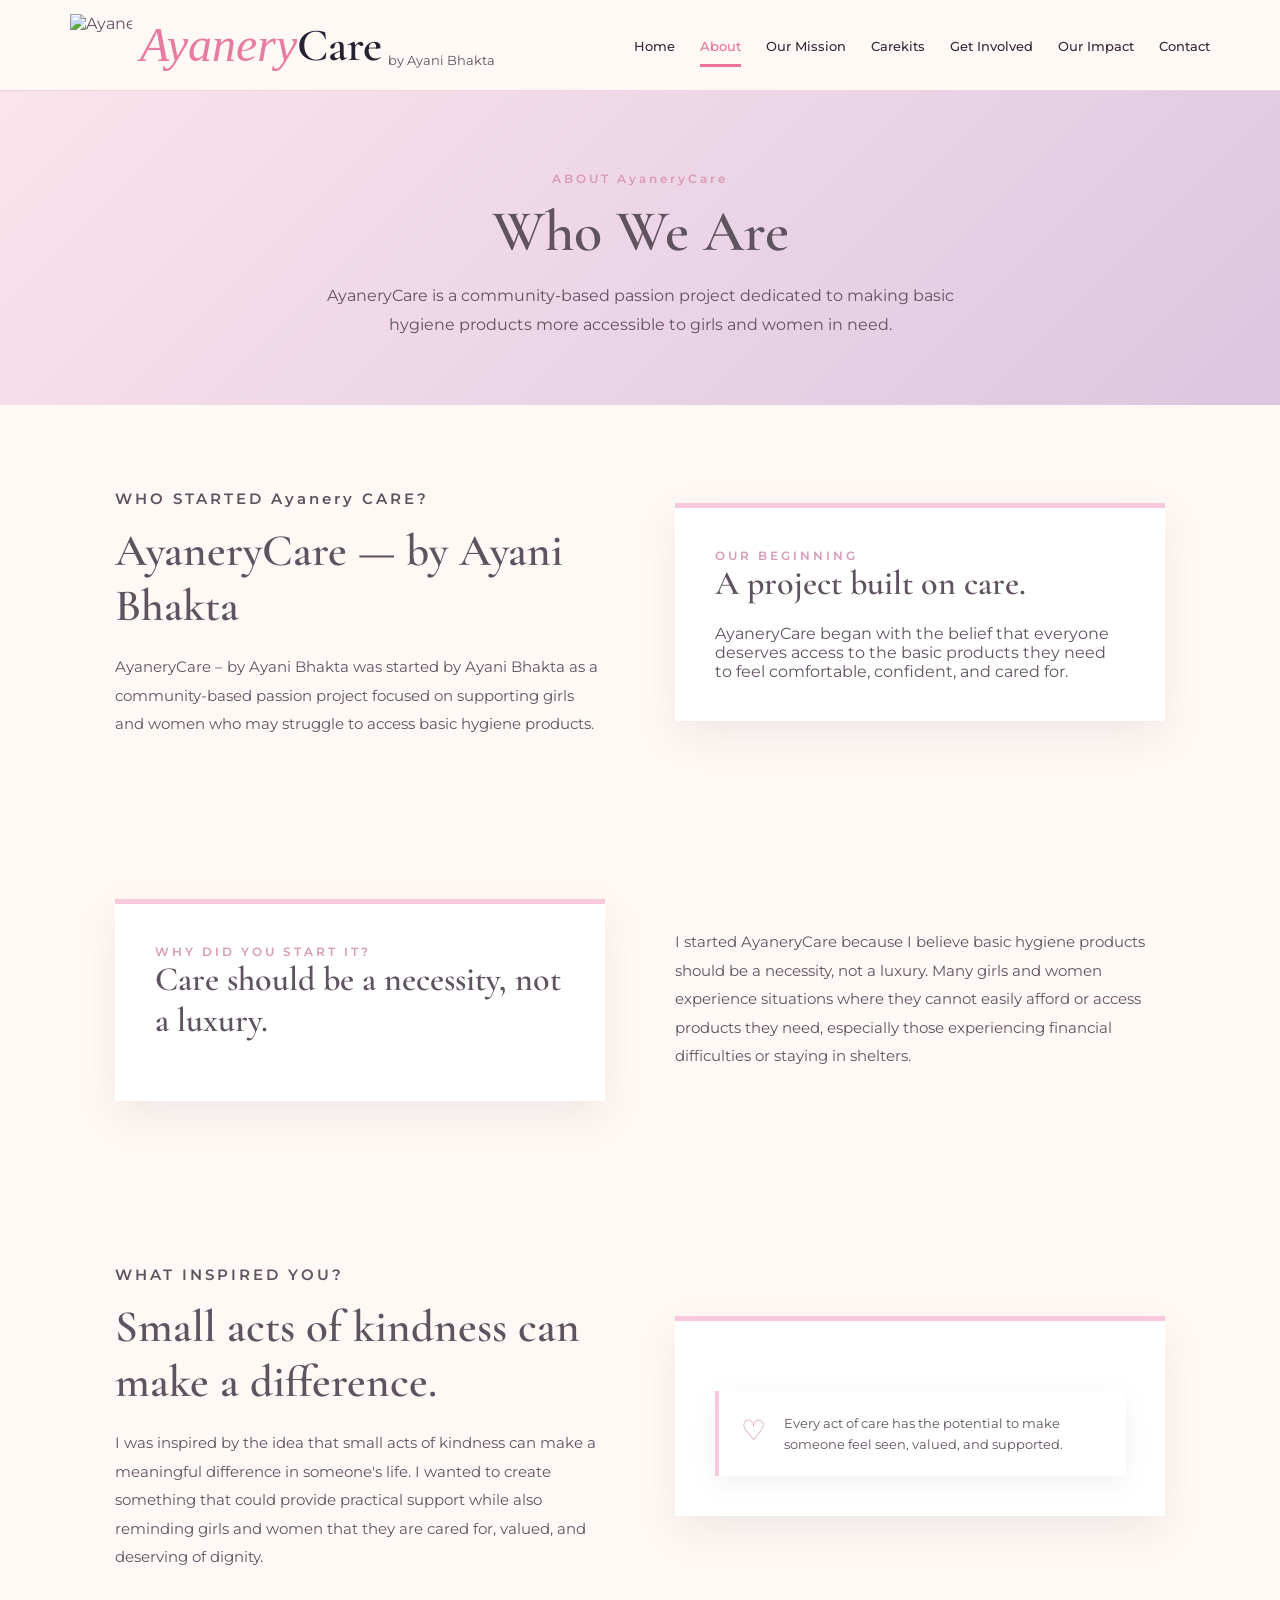
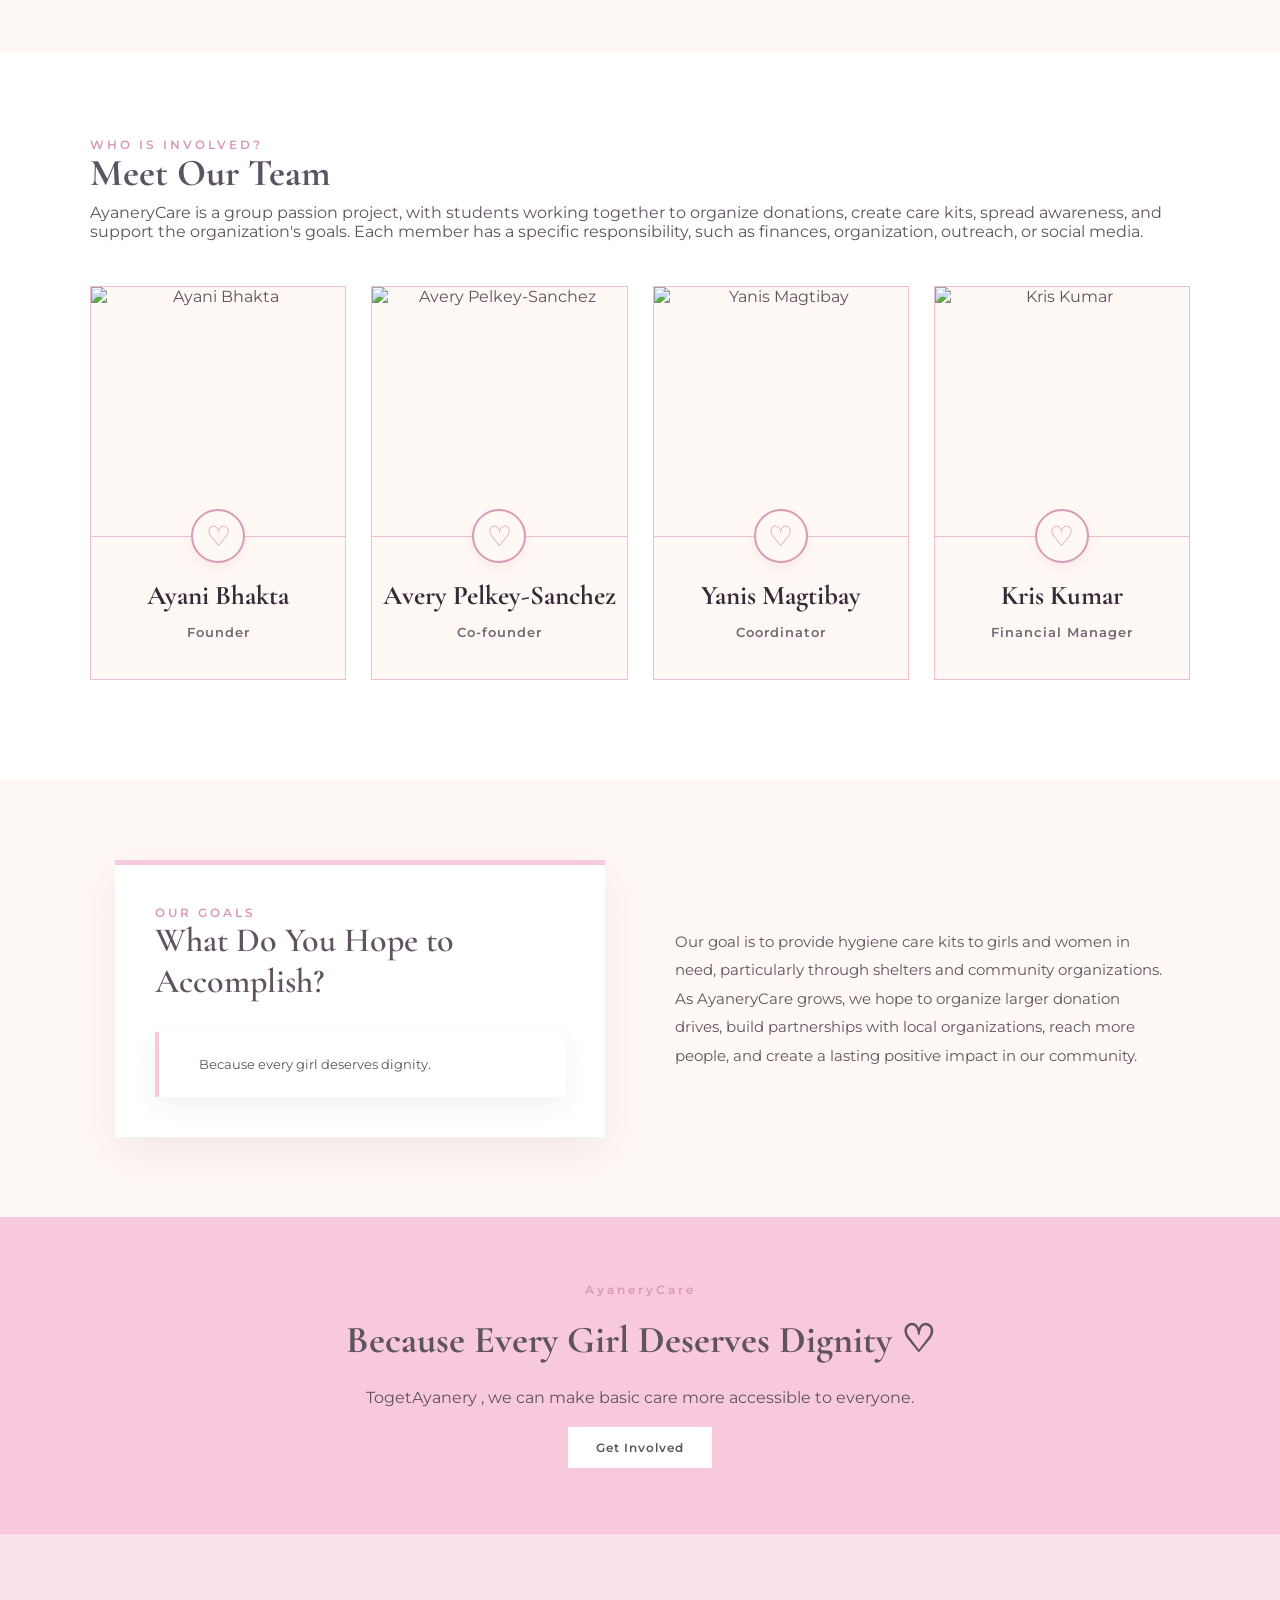
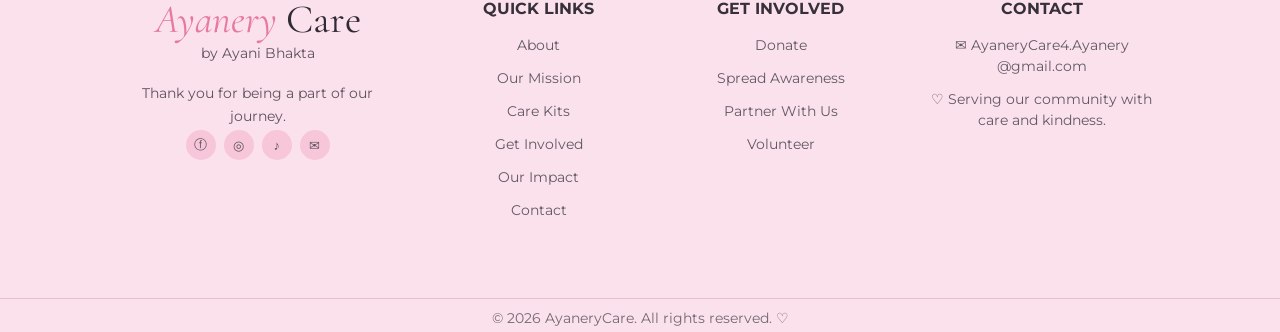
==== about.html @ 55cba6fd "Add files via upload" ====
<!DOCTYPE html>
<html lang="en">

<head>
    <meta charset="UTF-8">
    <meta name="viewport" content="width=device-width, initial-scale=1.0">

    <title>About |  AyaneryCare</title>

    <!-- Google Fonts -->
    <link rel="preconnect" href="https://fonts.googleapis.com">
    <link rel="preconnect" href="https://fonts.gstatic.com" crossorigin>

    <link href="https://fonts.googleapis.com/css2?family=Cormorant+Garamond:wght@400;500;600;700&family=Montserrat:wght@400;500;600;700&family=Playfair+Display:wght@400;500;600&display=swap"
        rel="stylesheet">

    <!-- Main CSS -->
    <link rel="stylesheet" href="style.css">
</head>

<body>

    <!-- HEADER -->
    <header>
        <div class="nav-container">

            <a href="index.html" class="logo">
                <img src="images/logo2.jpg" alt="Ayanery Care Logo" class="logo-image">

                <span class="logo-her">Ayanery </span>
                <span class="logo-care">Care</span>
                <span class="logo-by">by Ayani Bhakta</span>
            </a>

            <button class="menu-button" aria-label="Open menu">
                ☰
            </button>

            <nav>
                <ul class="nav-links">

                    <li>
                        <a href="index.html">Home</a>
                    </li>

                    <li>
                        <a href="about.html" class="active">About</a>
                    </li>

                    <li>
                        <a href="mission.html">Our Mission</a>
                    </li>

                    <li>
                        <a href="care-kits.html">Carekits</a>
                    </li>

                    <li>
                        <a href="get-involved.html">Get Involved</a>
                    </li>

                    <li>
                        <a href="impact.html">Our Impact</a>
                    </li>

                    <li>
                        <a href="contact.html">Contact</a>
                    </li>

                </ul>
            </nav>

        </div>
    </header>


    <main class="about-page">

  <section class="contact-hero">

    <div class="contact-hero-content">

                <p class="section-label">
                    ABOUT AyaneryCare
                </p>

                <h1>
                    Who We Are
                </h1>

                <p>
                    AyaneryCare is a community-based passion project dedicated
                    to making basic hygiene products more accessible to
                    girls and women in need.
                </p>

            </div>

        </section>


        <!-- WHO STARTED Ayanery  CARE -->
        <section class="contact-section">

            <div class="contact-layout">

                <div class="contact-intro">

                    <p class="section-label">
                        WHO STARTED Ayanery  CARE?
                    </p>

                    <h2>
                        AyaneryCare — by Ayani Bhakta
                    </h2>

                    <p>
                        AyaneryCare – by Ayani Bhakta was started by Ayani Bhakta
                        as a community-based passion project focused on
                        supporting girls and women who may struggle to access
                        basic hygiene products.
                    </p>

                </div>


                <div class="contact-card">

                    <p class="section-label">
                        OUR BEGINNING
                    </p>

                    <h2>
                        A project built on care.
                    </h2>

                    <p>
                        AyaneryCare began with the belief that everyone deserves
                        access to the basic products they need to feel
                        comfortable, confident, and cared for.
                    </p>

                </div>

            </div>

        </section>


        <!-- WHY DID YOU START IT -->
        <section class="contact-section">

            <div class="contact-layout">

                <div class="contact-card">

                    <p class="section-label">
                        WHY DID YOU START IT?
                    </p>

                    <h2>
                        Care should be a necessity, not a luxury.
                    </h2>

                </div>


                <div class="contact-intro">

                    <p>
                        I started AyaneryCare because I believe basic hygiene
                        products should be a necessity, not a luxury. Many
                        girls and women experience situations where they
                        cannot easily afford or access products they need,
                        especially those experiencing financial difficulties
                        or staying in shelters.
                    </p>

                </div>

            </div>

        </section>


        <!-- WHAT INSPIRED YOU -->
        <section class="contact-section">

            <div class="contact-layout">

                <div class="contact-intro">

                    <p class="section-label">
                        WHAT INSPIRED YOU?
                    </p>

                    <h2>
                        Small acts of kindness can make a difference.
                    </h2>

                    <p>
                        I was inspired by the idea that small acts of kindness
                        can make a meaningful difference in someone's life.
                        I wanted to create something that could provide
                        practical support while also reminding girls and
                        women that they are cared for, valued, and deserving
                        of dignity.
                    </p>

                </div>


                <div class="contact-card">

                    <div class="contact-note">

                        <span>♡</span>

                        <p>
                            Every act of care has the potential to make
                            someone feel seen, valued, and supported.
                        </p>

                    </div>

                </div>

            </div>

        </section>


        <!-- WHO IS INVOLVED -->
        <section class="team-section">

            <div class="team-title">

                <p class="section-label">
                    WHO IS INVOLVED?
                </p>

                <h2>
                    Meet Our Team
                </h2>

                <p class="our-team-description">
                    AyaneryCare is a group passion project, with students
                    working together to organize donations, create care
                    kits, spread awareness, and support the organization's
                    goals. Each member has a specific responsibility, such
                    as finances, organization, outreach, or social media.
                </p>

            </div>


            <div class="team-container">

                <!-- AYANI -->
                <div class="team-card">

                    <div class="team-photo">

                        <img src="images/ayani1.jpeg"
                             alt="Ayani Bhakta">

                        <span class="team-heart">
                            ♡
                        </span>

                    </div>

                    <h3>
                        Ayani Bhakta
                    </h3>

                    <p class="role">
                        Founder
                    </p>

                </div>


                <!-- AVERY -->
                <div class="team-card">

                    <div class="team-photo">

                        <img src="images/avery1.png"
                             alt="Avery Pelkey-Sanchez">

                        <span class="team-heart">
                            ♡
                        </span>

                    </div>

                    <h3>
                        Avery Pelkey-Sanchez
                    </h3>

                    <p class="role">
                        Co-founder
                    </p>

                </div>


                <!-- YANIS -->
                <div class="team-card">

                    <div class="team-photo">

                        <img src="images/yanis1.png"
                             alt="Yanis Magtibay">

                        <span class="team-heart">
                            ♡
                        </span>

                    </div>

                    <h3>
                        Yanis Magtibay
                    </h3>

                    <p class="role">
                        Coordinator
                    </p>

                </div>


                <!-- KRIS -->
                <div class="team-card">

                    <div class="team-photo">

                        <img src="images/kris1.png"
                             alt="Kris Kumar">

                        <span class="team-heart">
                            ♡
                        </span>

                    </div>

                    <h3>
                        Kris Kumar
                    </h3>

                    <p class="role">
                        Financial Manager
                    </p>

                </div>

            </div>

        </section>


        <!-- WHAT DO YOU HOPE TO ACCOMPLISH -->
        <section class="contact-section">

            <div class="contact-layout">

                <div class="contact-card">

                    <p class="section-label">
                        OUR GOALS
                    </p>

                    <h2>
                        What Do You Hope to Accomplish?
                    </h2>

                    <div class="contact-note">

                        <span></span>

                        <p>
                            Because every girl deserves dignity.
                        </p>

                    </div>

                </div>


                <div class="contact-intro">

                    <p>
                        Our goal is to provide hygiene care kits to girls and
                        women in need, particularly through shelters and
                        community organizations. As AyaneryCare grows, we hope
                        to organize larger donation drives, build partnerships
                        with local organizations, reach more people, and
                        create a lasting positive impact in our community.
                    </p>

                </div>

            </div>

        </section>


        <!-- BOTTOM CTA -->
        <section class="page-cta">

            <div class="page-cta-content">

                <p class="section-label">
                    AyaneryCare
                </p>

                <h2>
                    Because Every Girl Deserves Dignity ♡
                </h2>

                <p>
                    TogetAyanery , we can make basic care more accessible to
                    everyone.
                </p>

                <a href="get-involved.html"
                   class="button primary-button">
                    Get Involved
                </a>

            </div>

        </section>

    </main>


<!-- FOOTER -->

<footer>

    <div class="footer-container">

        <div class="footer-brand">

            <div class="footer-logo">
                <span>Ayanery </span>Care
            </div>

            <div class="footer-by">
                by Ayani Bhakta
            </div>

            <p>
                Thank you for being a part
                of our journey.
            </p>

            <div class="social-icons">

                <a
                    href="https://www.facebook.com/profile.php?id=61594185781032&sk=directory_contact_info&fb_profile_edit_entry_point=%7B%22feature%22%3A%22profile_directory%22%2C%22click_point%22%3A%22pencil_edit_directory_section%22%2C%22additional_metadata%22%3A%7B%22section_type%22%3A%22contact_info%22%7D%7D"
                    target="_blank"
                    rel="noopener noreferrer"
                    aria-label="Facebook">
                    ⓕ
                </a>

                <a
                    href="https://www.instagram.com/Ayanery Care_ayani/?utm_source=ig_web_button_share_sheet"
                    target="_blank"
                    rel="noopener noreferrer"
                    aria-label="Instagram">
                    ◎
                </a>

                <a
                    href="https://www.tiktok.com/@Ayanery Care_ayani?is_from_webapp=1&sender_device=pc"
                    target="_blank"
                    rel="noopener noreferrer"
                    aria-label="TikTok">
                    ♪
                </a>

                <a
                    href="mailto:Ayanery Care4.Ayanery @gmail.com"
                    aria-label="Email">
                    ✉
                </a>

            </div>

        </div>

        <div class="footer-column">

            <h4>QUICK LINKS</h4>

            <a href="about.html">About</a>
            <a href="mission.html">Our Mission</a>
            <a href="care-kits.html">Care Kits</a>
            <a href="get-involved.html">Get Involved</a>
            <a href="impact.html">Our Impact</a>
            <a href="contact.html">Contact</a>

        </div>

        <div class="footer-column">

            <h4>GET INVOLVED</h4>

            <a href="get-involved.html">Donate</a>
            <a href="get-involved.html">Spread Awareness</a>
            <a href="get-involved.html">Partner With Us</a>
            <a href="get-involved.html">Volunteer</a>

        </div>

        <div class="footer-column contact">

            <h4>CONTACT</h4>

            <p>✉ AyaneryCare4.Ayanery @gmail.com</p>

            <p>
                ♡ Serving our community with care and kindness.
            </p>

        </div>

    </div>

    <div class="copyright">

        © <span id="year"></span>
        2026 AyaneryCare. All rights reserved. ♡

    </div>

</footer>


<script src="script.js"></script>

</body>
</html>
---- style.css ----
/* =========================================================
   HER CARE — STYLE.CSS
========================================================= */

:root {
    --pink: #F8C8DC;
    --blush: #FCE4EC;
    --lavender: #DCC6E0;
    --blue: #C7DFF2;
    --mint: #CDE8D5;
    --peach: #FAD9C1;
    --cream: #FFF9F5;
    --rose: #D99AB5;
    --text: #5F5360;
    --dark: #302A35;
    --muted: #776C78;
    --line: #E99DB9;
}

/* =========================================================
   GENERAL
========================================================= */

* {
    box-sizing: border-box;
    margin: 0;
    padding: 0;
}

html {
    scroll-behavior: smooth;
}

body {
    font-family: "Montserrat", sans-serif;
    background: var(--cream);
    color: var(--text);
    overflow-x: hidden;
    min-height: 100vh;
    display: flex;
    flex-direction: column;
}

main {
    flex: 1;
}

img {
    max-width: 100%;
}

a {
    text-decoration: none;
    color: inherit;
}

/* =========================================================
   NAVIGATION
========================================================= */

.navbar,
header {
    width: 100%;
    background: var(--cream);
    border-bottom: 1px solid #efd6df;
}

.nav-container {
    width: 100%;
    max-width: 1200px;
    min-height: 90px;
    margin: auto;
    padding: 10px 30px;
    display: flex;
    align-items: center;
}

.logo {
    display: flex;
    align-items: center;
    white-space: nowrap;
    flex-shrink: 0;
}

.logo-image {
    width: 62px;
    height: 62px;
    object-fit: contain;
    display: block;
    margin-right: 8px;
    flex-shrink: 0;
}

.logo-her {
    font-family: cursive;
    font-size: 48px;
    font-style: italic;
    color: #E87BA1;
    line-height: 1;
}

.logo-care {
    font-family: "Cormorant Garamond", serif;
    font-size: 46px;
    font-weight: 600;
    color: #252333;
    line-height: 1;
}

.logo-by {
    font-size: 13px;
    margin-left: 6px;
    color: var(--text);
    align-self: flex-end;
    margin-bottom: 8px;
}

.nav-container nav {
    flex: 1;
    margin-left: 35px;
}

.nav-links {
    display: flex;
    align-items: center;
    justify-content: flex-end;
    gap: 25px;
    list-style: none;
}

.nav-links a {
    font-size: 13px;
    font-weight: 500;
    color: #332a38;
    padding: 10px 0;
    white-space: nowrap;
}

.nav-links a:hover,
.nav-links a.active {
    color: #EC7198;
}

.nav-links a.active {
    border-bottom: 3px solid #EC7198;
}

.menu-button,
.menu-toggle {
    display: none;
    border: 1px solid #e7a9c2;
    background: var(--pink);
    width: 52px;
    height: 52px;
    font-size: 22px;
    color: #2296dc;
    cursor: pointer;
}

/* =========================================================
   HOMEPAGE HERO
========================================================= */

.hero {
    width: 100%;
    background: var(--cream);
}

.hero-container {
    max-width: 1200px;
    width: 100%;
    margin: auto;
    padding: 80px 40px;
    display: grid;
    grid-template-columns: 1fr 1fr;
    align-items: center;
    gap: 55px;
}

.hero-text {
    min-width: 0;
}

.slogan {
    display: inline-block;
    background: var(--blush);
    color: #E56F98;
    padding: 10px 18px;
    border-radius: 30px;
    font-size: 15px;
    margin-bottom: 25px;
}

.hero h1 {
    font-family: "Cormorant Garamond", serif;
    font-size: clamp(48px, 5vw, 72px);
    line-height: .98;
    color: #292634;
    margin-bottom: 25px;
}

.hero h1 span {
    color: #E87BA1;
    font-style: italic;
}

.hero-text p {
    max-width: 560px;
    font-size: 17px;
    line-height: 1.9;
    color: #746a77;
    margin-bottom: 30px;
}

.hero-buttons {
    display: flex;
    gap: 15px;
    flex-wrap: wrap;
}

.button {
    display: inline-flex;
    justify-content: center;
    align-items: center;
    min-height: 62px;
    padding: 0 35px;
    font-weight: 600;
    font-size: 14px;
    letter-spacing: 1px;
}

.pink-button {
    background: #ED7199;
    color: white;
}

.blue-button {
    background: var(--blue);
    color: #4d5660;
}

/* =========================================================
   HERO TEAM FRAME
========================================================= */

.hero-image {
    width: 100%;
    overflow: hidden;
    border-radius: 0 0 80px 0;
}

.team-frame {
    border: 2px solid var(--rose);
    background: var(--blush);
    padding: 14px;
    box-shadow: 0 12px 30px rgba(217,154,181,.18);
}

.frame-inner {
    width: 100%;
    border: 1px solid rgba(217,154,181,.7);
    overflow: hidden;
    display: block;
}

.hero-team-photo {
    width: 100%;
    height: auto;
    display: block;
}

/* =========================================================
   TEAM
========================================================= */

.team-section {
    background: white;
    width: 100%;
    padding: 85px 30px 100px;
}

.team-title,
.our-team-description {
    max-width: 1100px;
    margin-left: auto;
    margin-right: auto;
    text-align: left;
}

.team-title {
    margin-bottom: 35px;
}

.meet-team {
    color: #9b6682;
    font-size: 15px;
    letter-spacing: 1px;
    margin-bottom: 5px;
}

.team-title h2 {
    font-family: "Cormorant Garamond", serif;
    font-size: 38px;
    line-height: 1.15;
    color: #5b5361;
    margin-bottom: 8px;
}

.team-intro {
    font-size: 16px;
    line-height: 1.5;
    color: #776d79;
}

.our-team-description {
    margin-bottom: 45px;
}

.description-heart {
    font-size: 22px;
    color: #9b6682;
    margin-bottom: 3px;
}

.our-team-description h3 {
    font-size: 21px;
    color: #514857;
    margin-bottom: 5px;
}

.our-team-description p {
    max-width: 1000px;
    font-size: 15px;
    line-height: 1.55;
    color: #756b77;
}

.team-container {
    width: 100%;
    max-width: 1100px;
    margin: auto;
    display: grid;
    grid-template-columns: repeat(4,1fr);
    gap: 25px;
}

.team-card {
    position: relative;
    background: var(--cream);
    border: 1px solid #edbfd0;
    text-align: center;
    overflow: visible;
    padding-bottom: 25px;
    min-width: 0;
}

.team-photo {
    position: relative;
    width: 100%;
    height: 250px;
    overflow: visible;
    background: #FFF9F5;
    display: block;
    border-bottom: 1px solid #edbfd0;
}

.team-photo img {
    width: 100%;
    height: 100%;
    display: block;
    object-fit: cover;
    object-position: center 20%;
}

.team-heart {
    position: absolute;
    left: 50%;
    bottom: -27px;
    transform: translateX(-50%);
    width: 54px;
    height: 54px;
    border-radius: 50%;
    background: var(--cream);
    border: 2px solid var(--rose);
    display: flex;
    align-items: center;
    justify-content: center;
    font-size: 28px;
    color: var(--rose);
    line-height: 1;
    z-index: 10;
    box-shadow: 0 5px 12px rgba(217,154,181,.16);
    pointer-events: none;
}

.team-card h3 {
    font-family: "Cormorant Garamond", serif;
    font-size: 27px;
    color: #332b38;
    margin: 42px 10px 10px;
}

.role {
    display: inline-block;
    padding: 6px 17px;
    border-radius: 20px;
    font-size: 11px;
    font-weight: 600;
    letter-spacing: 1px;
    margin-bottom: 12px;
}

.founder {
    background: #F9DDE8;
    color: #E36D96;
}

.cofounder {
    background: #DCC6E0;
    color: #755C7D;
}

.coordinator {
    background: #CDE8D5;
    color: #5D8069;
}

.financial {
    background: #C7DFF2;
    color: #58748A;
}

.team-card p {
    font-size: 13px;
    line-height: 1.55;
    color: #716774;
    padding: 0 20px;
}

/* =========================================================
   HOMEPAGE WHAT WE DO
========================================================= */

.what-we-do {
    background: var(--cream);
    width: 100%;
    padding: 70px 30px 85px;
}

.section-title {
    text-align: center;
    color: #E86691;
    font-weight: 600;
    letter-spacing: 1px;
    font-size: 17px;
    margin-bottom: 50px;
}

.title-heart {
    margin-left: 5px;
}

.what-we-do .what-container {
    width: 100%;
    max-width: 1100px;
    margin: auto;
    display: grid;
    grid-template-columns: 1fr 1px 1fr 1px 1fr 1px 1fr;
    align-items: stretch;
}

.what-we-do .what-card {
    width: 100%;
    min-width: 0;
    text-align: center;
    padding: 0 25px;
    border: none;
    transition: transform .2s;
}

.what-we-do .what-card:hover {
    transform: translateY(-4px);
}

.what-icon,
.care-icon {
    width: 72px;
    height: 72px;
    margin: 0 auto 20px;
    border-radius: 50%;
    display: flex;
    align-items: center;
    justify-content: center;
    font-size: 32px;
}

.pink-icon,
.pink-care {
    background: #FBE2EB;
    color: #ED7199;
}

.lavender-icon,
.lavender-care {
    background: #DCC6E0;
    color: #665873;
}

.blue-icon,
.blue-care {
    background: #C7DFF2;
    color: #5B778B;
}

.mint-icon,
.mint-care {
    background: #CDE8D5;
    color: #64836D;
}

.peach-care {
    background: #FAD9C1;
    color: #9B6650;
}

.rose-care {
    background: var(--rose);
    color: #FFFFFF;
}

.what-we-do .what-card h3 {
    margin: 18px 10px 10px;
    font-family: "Cormorant Garamond",serif;
    font-size: 24px;
    line-height: 1.15;
    color: #262331;
}

.what-we-do .what-card p {
    margin: 0;
    font-size: 14px;
    line-height: 1.7;
    color: #776c78;
}

.what-we-do .divider {
    width: 1px;
    height: 100%;
    background: var(--line);
    display: block;
}

/* =========================================================
   HOMEPAGE CTA
========================================================= */

.cta {
    background: #FBE1EB;
    padding: 55px 25px;
}

.cta-inner {
    text-align: center;
    max-width: 900px;
    margin: auto;
}

.cta h2 {
    font-family: "Cormorant Garamond",serif;
    font-size: 42px;
    color: #625666;
    line-height: 1.2;
}

.cta h2 span {
    color: #E8789F;
    font-style: italic;
}

/* =========================================================
   CONTACT / INNER PAGES
========================================================= */

.about-page {
    width: 100%;
}

.content-container {
    width: 100%;
    max-width: 1100px;
    margin: auto;
}

.contact-page {
    min-height: calc(100vh - 150px);
}

.contact-hero {
    text-align: center;
    padding: 80px 20px 65px;
    background: linear-gradient(135deg,var(--blush),var(--lavender));
}

.contact-hero h1 {
    font-family: "Cormorant Garamond",serif !important;
    font-size: 58px;
    font-weight: 600;
    margin: 10px 0 15px;
    color: var(--text);
}

.contact-hero h1 span {
    color: var(--rose);
}

.contact-hero p:last-child {
    max-width: 650px;
    margin: auto;
    line-height: 1.8;
    font-size: 16px;
}

.contact-section {
    padding: 80px 20px;
    background: var(--cream);
}

.contact-layout {
    max-width: 1050px;
    margin: auto;
    display: grid;
    grid-template-columns: 1fr 1fr;
    gap: 70px;
    align-items: center;
}

.contact-intro h2 {
    font-family: "Cormorant Garamond",serif;
    font-size: 45px;
    font-weight: 600;
    margin: 10px 0 20px;
    color: var(--text);
}

.contact-intro > p:not(.small-title) {
    line-height: 1.9;
    font-size: 15px;
    color: var(--text);
}

.small-title,
.section-label {
    font-size: 12px;
    font-weight: 600;
    letter-spacing: 3px;
    color: var(--rose);
}

.contact-note {
    display: flex;
    gap: 18px;
    margin-top: 30px;
    padding: 22px;
    background: white;
    border-left: 4px solid var(--pink);
    box-shadow: 0 8px 25px rgba(95,83,96,.08);
}

.contact-note > span {
    font-size: 28px;
    color: var(--rose);
}

.contact-note strong {
    font-family: "Cormorant Garamond",serif;
    font-size: 22px;
}

.contact-note p {
    margin: 0 !important;
    font-size: 13px;
    line-height: 1.6;
}

.contact-card {
    background: white;
    padding: 40px;
    box-shadow: 0 15px 40px rgba(95,83,96,.10);
    border-top: 5px solid var(--pink);
}

.contact-card h2,
.contact-card h3 {
    font-family: "Cormorant Garamond",serif !important;
    color: var(--text);
}

.contact-card h2 {
    font-size: 34px;
    font-weight: 600;
    margin: 0 0 20px;
}

.contact-card h3 {
    font-size: 34px;
    margin: 0 0 5px;
}

.contact-card-text {
    font-size: 14px;
    margin-bottom: 25px;
    color: #766c77;
}

.contact-socials {
    display: flex;
    flex-direction: column;
    gap: 12px;
}

.contact-social {
    display: flex;
    align-items: center;
    gap: 15px;
    padding: 16px;
    color: var(--text);
    background: var(--cream);
    border: 1px solid #f0e4e9;
    transition: .25s ease;
}

.contact-social:hover {
    transform: translateX(5px);
    background: var(--blush);
    box-shadow: 0 5px 15px rgba(95,83,96,.08);
}

.social-symbol {
    width: 42px;
    height: 42px;
    display: flex;
    align-items: center;
    justify-content: center;
    background: white;
    font-size: 22px;
    border-radius: 50%;
    color: var(--rose);
    flex-shrink: 0;
}

.contact-social strong {
    display: block;
    font-size: 14px;
    font-weight: 600;
}

.contact-social small {
    display: block;
    margin-top: 3px;
    font-size: 11px;
    color: #877b86;
}

.contact-social .social-arrow {
    margin-left: auto;
    font-size: 18px;
    color: var(--rose);
}

.page-cta {
    text-align: center;
    padding: 65px 20px;
    background: var(--pink);
}

.page-cta h2 {
    font-family: "Cormorant Garamond",serif;
    font-size: 38px;
    margin: 8px 0 25px;
    color: var(--text);
}

.page-cta p {
    margin-bottom: 20px;
}

.primary-button {
    display: inline-flex;
    align-items: center;
    justify-content: center;
    padding: 13px 28px;
    min-height: auto;
    background: white;
    color: var(--text);
    font-size: 12px;
    font-weight: 600;
    letter-spacing: 1px;
    transition: .25s ease;
}

.primary-button:hover {
    transform: translateY(-3px);
    box-shadow: 0 8px 20px rgba(95,83,96,.15);
}

/* =========================================================
   DONATIONS & COMMUNITY SERVICE
========================================================= */

.donation-hours {
    width: min(100%, 1100px);
    margin: 0 auto;
    padding: 35px 30px 10px;
    text-align: center;
}

.donation-hours .section-label {
    margin-bottom: 6px;
    color: #E86691;
    font-size: 16px;
    font-weight: 600;
    letter-spacing: 1px;
}

.donation-hours h2 {
    font-family: "Cormorant Garamond", serif;
    font-size: 42px;
    line-height: 1.1;
    color: var(--dark);
    margin-bottom: 8px;
}

.donation-hours p:last-child {
    max-width: 900px;
    margin: 0 auto;
    font-size: 14px;
    line-height: 1.7;
    color: var(--muted);
}

/* =========================================================
   CARE KITS
========================================================= */

.care-kit-items {
    width: 100%;
    padding: 65px 30px 70px;
    background: var(--cream);
}

.care-kit-heading {
    text-align: center;
    margin-bottom: 45px;
}

.care-kit-heading .section-label {
    color: #E86691;
    font-size: 17px;
    font-weight: 600;
    letter-spacing: 1px;
}

.care-kit-heading::after {
    content: none !important;
    display: none !important;
}

/* =========================================================
   CARE KIT GRID — DESKTOP
   5 CARDS TOP / 4 CENTERED BELOW
========================================================= */

.care-items-grid {
    width: 100%;
    max-width: 1100px;
    margin: 0 auto;
    display: grid;
    grid-template-columns: repeat(10, 1fr);
    column-gap: 0;
    row-gap: 50px;
}

.care-item {
    position: relative;
    text-align: center;
    min-width: 0;
    padding: 0 20px;
    grid-column: span 2;
}

.care-item:nth-child(1) {
    grid-column: 1 / span 2;
}

.care-item:nth-child(2) {
    grid-column: 3 / span 2;
}

.care-item:nth-child(3) {
    grid-column: 5 / span 2;
}

.care-item:nth-child(4) {
    grid-column: 7 / span 2;
}

.care-item:nth-child(5) {
    grid-column: 9 / span 2;
}

.care-item:nth-child(6) {
    grid-column: 2 / span 2;
}

.care-item:nth-child(7) {
    grid-column: 4 / span 2;
}

.care-item:nth-child(8) {
    grid-column: 6 / span 2;
}

.care-item:nth-child(9) {
    grid-column: 8 / span 2;
}

.care-item:nth-child(1),
.care-item:nth-child(2),
.care-item:nth-child(3),
.care-item:nth-child(4),
.care-item:nth-child(6),
.care-item:nth-child(7),
.care-item:nth-child(8) {
    border-right: 1px solid var(--line);
}

.care-item:nth-child(5),
.care-item:nth-child(9) {
    border-right: none;
}

.care-line {
    width: 100%;
    max-width: 190px;
    height: 1px;
    background: var(--line);
    margin: 0 auto 20px;
}

.care-item h3,
.provided-item h3 {
    font: 600 27px/1.15 "Cormorant Garamond",serif;
    color: #262331;
    margin-bottom: 10px;
}

.care-item p,
.provided-item p {
    max-width: 200px;
    margin: 0 auto;
    font-size: 13px;
    line-height: 1.65;
    color: #776C78;
}

.featured-care {
    background: transparent;
    padding-top: 0;
    padding-bottom: 0;
    border-radius: 0;
    box-shadow: none;
}

.featured-care .care-icon {
    margin-top: 0;
}

/* =========================================================
   PROVIDED BY US
========================================================= */

.provided-care {
    width: 100%;
    padding: 0 30px 35px;
    background: var(--cream);
}

.provided-content {
    width: 100%;
    max-width: 1180px;
    margin: auto;
    padding: 28px 38px;
    background: #FCEEF3;
    border-radius: 12px;
    display: flex;
    align-items: center;
    justify-content: space-between;
}

.provided-content .section-label {
    margin-bottom: 5px;
    color: #E86691;
    font-size: 16px;
    font-weight: 600;
    letter-spacing: 1px;
}

.provided-content h2 {
    font-family: "Cormorant Garamond",serif;
    font-size: 40px;
    line-height: 1.1;
    color: var(--dark);
    margin-bottom: 8px;
}

.provided-content > div:first-child > p:last-child {
    font-size: 14px;
    line-height: 1.6;
    color: #776C78;
}

.provided-heart {
    font-family: "Cormorant Garamond",serif;
    font-size: 85px;
    line-height: 1;
    color: #ED7199;
    padding-right: 25px;
}

.provided-items {
    width: 90%;
    max-width: 1100px;
    margin: auto;
    padding: 35px 0 80px;
    display: grid;
    grid-template-columns: repeat(4,1fr);
}

.provided-item {
    text-align: center;
    padding: 0 30px;
}

.provided-item:not(:last-child) {
    border-right: 1px solid var(--line);
}

/* =========================================================
   INNER PAGE CARDS
========================================================= */

.inner-card-section {
    padding: 75px 0 90px;
    background: var(--cream);
}

.inner-section-heading {
    width: 90%;
    max-width: 1050px;
    margin: 0 auto 45px;
    text-align: center;
}

.inner-section-heading h2 {
    font-family: "Cormorant Garamond",serif;
    font-size: 40px;
    color: var(--text);
    margin-bottom: 10px;
}

.inner-section-heading > p:last-child {
    font-size: 14px;
    line-height: 1.7;
    color: var(--muted);
}

.inner-card-grid,
.care-kits-grid,
.four-card-grid,
.three-card-grid {
    width: 90%;
    max-width: 1100px;
    margin: auto;
    display: grid;
    grid-template-columns: repeat(3,1fr);
    gap: 25px;
}

.four-card-grid {
    grid-template-columns: repeat(4,1fr);
}

.inner-card {
    min-height: 245px;
    padding: 35px 25px;
    background: white;
    border: 1px solid #edbfd0;
    text-align: center;
}

.large-inner-card {
    min-height: 410px;
    background: white;
    border: 1px solid #edbfd0;
    text-align: center;
    overflow: hidden;
}

.large-card-top {
    height: 230px;
    background: var(--blush);
}

.large-inner-card h3 {
    font-family: "Cormorant Garamond",serif;
    font-size: 29px;
    margin: 48px 15px 10px;
    color: #262331;
}

.large-inner-card p {
    max-width: 250px;
    margin: auto;
    font-size: 13px;
    line-height: 1.65;
    color: var(--muted);
}

/* =========================================================
   GET INVOLVED — OLD ICON SUPPORT
========================================================= */

.get-involved-section .large-card-top {
    display: flex;
    align-items: center;
    justify-content: center;
}

.get-involved-section .large-card-heart {
    width: 90px;
    height: 90px;
    border-radius: 50%;
    display: flex;
    align-items: center;
    justify-content: center;
    font-size: 40px;
    line-height: 1;
    margin: 0;
    box-shadow: 0 8px 20px rgba(217,154,181,.18);
}

/* =========================================================
   FOOTER
========================================================= */

footer {
    width: 100%;
    background: #FBE1EB;
    border-top: 1px solid #efc5d5;
    margin-top: auto;
    text-align: center;
}

.footer-container {
    max-width: 1100px;
    margin: auto;
    padding: 65px 30px;
    display: grid;
    grid-template-columns: 1.4fr 1fr 1fr 1.2fr;
    gap: 45px;
}

.footer-content {
    width: 100%;
    max-width: 1100px;
    margin: auto;
    padding: 25px 20px 12px;
    display: flex;
    flex-direction: column;
    justify-content: center;
    align-items: center;
    gap: 6px;
    text-align: center;
}

.footer-content h3 {
    font-family: "Cormorant Garamond",serif;
    font-size: 27px;
    font-weight: 600;
    color: #302a35;
    margin: 0;
}

.footer-content > p {
    margin: 0;
    font-size: 10px;
    color: #625967;
}

.footer-content .social-icons,
.social-icons {
    display: flex;
    justify-content: center;
    align-items: center;
    gap: 8px;
    margin-top: 3px;
}

.footer-content .social-icons a,
.social-icons a {
    width: 30px;
    height: 30px;
    background: #F7C6D9;
    border-radius: 50%;
    display: flex;
    align-items: center;
    justify-content: center;
    font-size: 13px;
    transition: .25s ease;
}

.footer-content .social-icons a:hover,
.social-icons a:hover {
    transform: translateY(-3px);
    background: #EBA9C4;
}

.footer-content .copyright,
.copyright {
    position: relative;
    width: 100%;
    border-top: 1px solid #e9bfd0;
    padding: 10px 5px 5px;
    margin-top: 12px;
    text-align: center;
    font-size: 14px;
    color: #746976;
    background: transparent;
    transform: none;
    left: auto;
    top: auto;
}

.footer-logo {
    font-family: "Cormorant Garamond",serif;
    font-size: 40px;
    color: #302a35;
    line-height: 1;
}

.footer-logo span {
    color: #E779A0;
    font-style: italic;
}

.footer-by {
    margin-top: 5px;
    font-size: 14px;
}

.footer-brand p {
    margin-top: 20px;
    line-height: 1.6;
    font-size: 14px;
}

.footer-column {
    display: flex;
    flex-direction: column;
    gap: 12px;
}

.footer-column h4 {
    color: #36303A;
    font-size: 16px;
    margin-bottom: 5px;
}

.footer-column a,
.footer-column p {
    font-size: 14px;
    line-height: 1.5;
    color: #625967;
}

.footer-column a:hover {
    color: #E66F98;
}

/* =========================================================
   TABLET
========================================================= */

@media (max-width: 900px) {

    .what-we-do .what-container {
        grid-template-columns: 1fr 1fr;
    }

    .what-we-do .what-card {
        padding: 25px 15px 35px;
    }

    .what-we-do .divider {
        display: none;
    }

    /* CARE KITS — TABLET */

    .care-items-grid {
        grid-template-columns: repeat(2,1fr);
        row-gap: 40px;
    }

    .care-item {
        grid-column: auto !important;
        padding: 0 20px;
        border-right: none !important;
    }

    .care-item:nth-child(odd) {
        border-right: 1px solid var(--line) !important;
    }

    .care-item:nth-child(even) {
        border-right: none !important;
    }

    .provided-content h2 {
        font-size: 34px;
    }

    .inner-card-grid,
    .care-kits-grid,
    .four-card-grid,
    .three-card-grid {
        grid-template-columns: repeat(2,1fr);
    }
}

/* =========================================================
   MOBILE
========================================================= */

@media (max-width: 768px) {

    .nav-container {
        min-height: 75px;
        padding: 8px 20px;
        justify-content: space-between;
    }

    .logo {
        min-width: 0;
    }

    .logo-image {
        width: 50px;
        height: 50px;
        margin-right: 6px;
    }

    .logo-her {
        font-size: 35px;
    }

    .logo-care {
        font-size: 33px;
    }

    .logo-by {
        font-size: 9px;
        margin-left: 4px;
        margin-bottom: 5px;
    }

    .menu-button,
    .menu-toggle {
        display: block;
        flex-shrink: 0;
    }

    .nav-container nav {
        position: absolute;
        top: 75px;
        left: 0;
        width: 100%;
        background: var(--cream);
        z-index: 1000;
        margin-left: 0;
    }

    .nav-links {
        display: none;
        flex-direction: column;
        width: 100%;
        gap: 0;
        border-top: 1px solid #efd6df;
    }

    .nav-links.active {
        display: flex;
    }

    .nav-links li,
    .nav-links a {
        width: 100%;
    }

    .nav-links a {
        display: block;
        padding: 16px 20px;
        border-bottom: 1px solid #f0dce3;
    }

    .nav-links a.active {
        border-bottom: 1px solid #f0dce3;
    }

    /* HERO */

    .hero-container {
        display: flex;
        flex-direction: column;
        width: 100%;
        padding: 55px 24px 45px;
        gap: 35px;
    }

    .hero-text {
        width: 100%;
    }

    .slogan {
        font-size: 12px;
        padding: 9px 14px;
        margin-bottom: 20px;
    }

    .hero h1 {
        font-size: 49px;
        line-height: 1;
        margin-bottom: 20px;
    }

    .hero-text p {
        font-size: 15px;
        line-height: 1.7;
        width: 100%;
        margin-bottom: 25px;
    }

    .hero-buttons {
        width: 100%;
        flex-direction: column;
        gap: 12px;
    }

    .button {
        width: 100%;
        min-height: 58px;
    }

    .hero-image {
        width: 100%;
        border-radius: 0 0 55px 0;
    }

    .team-frame {
        padding: 10px;
    }

    /* TEAM */

    .team-section {
        width: 100%;
        padding: 55px 20px 70px;
    }

    .team-title {
        width: 100%;
        margin-bottom: 28px;
    }

    .team-title h2 {
        font-size: 25px;
        line-height: 1.25;
    }

    .team-intro {
        font-size: 14px;
    }

    .our-team-description {
        width: 100%;
        margin-bottom: 35px;
    }

    .our-team-description p {
        width: 100%;
        font-size: 14px;
        line-height: 1.65;
    }

    .team-container {
        width: 100%;
        grid-template-columns: 1fr;
        gap: 28px;
    }

    .team-card {
        width: 100%;
    }

    .team-photo {
        width: 100%;
        height: 250px;
        overflow: visible;
        background: #FFF9F5;
        display: flex;
        align-items: center;
        justify-content: center;
    }

    .team-photo img {
        width: 100%;
        height: 100%;
        object-fit: contain;
        object-position: center center;
        background: #FFF9F5;
    }

    .team-card h3 {
        font-size: 29px;
        margin-top: 42px;
    }

    .team-card p {
        font-size: 14px;
        padding: 0 30px;
    }

    .team-heart {
        left: 50%;
        bottom: -27px;
        transform: translateX(-50%);
        width: 54px;
        height: 54px;
        font-size: 28px;
    }

    /* WHAT WE DO */

    .what-we-do {
        width: 100%;
        padding: 65px 20px 70px;
    }

    .section-title {
        margin-bottom: 40px;
    }

    .what-we-do .what-container {
        grid-template-columns: 1fr;
    }

    .what-we-do .what-card {
        width: 100%;
        padding: 25px 15px 35px;
    }

    .what-we-do .what-card h3 {
        font-size: 24px;
    }

    .what-we-do .what-card p {
        font-size: 13px;
        line-height: 1.6;
    }

    .what-we-do .divider {
        display: none;
    }

    /* CTA */

    .cta {
        padding: 45px 20px;
    }

    .cta h2 {
        font-size: 34px;
    }

    /* CONTACT */

    .contact-hero {
        padding: 60px 20px 50px;
    }

    .contact-hero h1 {
        font-size: 45px;
    }

    .contact-hero p:last-child {
        font-size: 14px;
        line-height: 1.7;
    }

    .contact-layout {
        grid-template-columns: 1fr;
        gap: 40px;
    }

    .contact-section {
        padding: 60px 20px;
    }

    .contact-intro h2 {
        font-size: 38px;
    }

    .contact-card {
        padding: 30px 22px;
    }

    .contact-card h2,
    .contact-card h3 {
        font-size: 31px;
    }

    .contact-social {
        padding: 14px;
    }

    .page-cta {
        padding: 50px 20px;
    }

    .page-cta h2 {
        font-size: 32px;
    }

    /* FOOTER */

    .footer-container {
        width: 100%;
        display: flex;
        flex-direction: column;
        gap: 40px;
        padding: 55px 25px;
    }

    .footer-brand,
    .footer-column {
        width: 100%;
        align-items: center;
    }

    .footer-logo {
        font-size: 40px;
    }

    .footer-content {
        width: 100%;
        max-width: 100%;
        padding: 25px 15px 10px;
        gap: 5px;
    }

    .footer-content h3 {
        font-size: 24px;
    }

    .footer-content > p {
        font-size: 9px;
    }

    .footer-content .social-icons {
        gap: 7px;
        margin-top: 3px;
    }

    .footer-content .social-icons a {
        width: 28px;
        height: 28px;
        font-size: 12px;
    }

    .footer-content .copyright {
        font-size: 11px;
        padding: 9px 8px 0;
    }

    /* CARE KITS */

    .care-kit-items {
        padding: 55px 20px 60px;
    }

    .care-kit-heading {
        margin-bottom: 40px;
    }

    .care-kit-heading::after {
        content: none !important;
        display: none !important;
    }

    .care-items-grid {
        grid-template-columns: 1fr;
        row-gap: 35px;
    }

    .care-item {
        grid-column: auto !important;
        padding: 0 15px 30px;
        border-right: none !important;
        border-bottom: 1px solid var(--line);
    }

    .care-item:last-child {
        border-bottom: none;
    }

    .care-item h3 {
        font-size: 28px;
    }

    .care-item p {
        font-size: 13px;
        max-width: 250px;
    }

    .featured-care {
        padding-top: 0;
        padding-bottom: 30px;
        border-radius: 0;
        background: transparent;
    }

    /* PROVIDED */

    .provided-care {
        padding: 0 20px 25px;
    }

    .provided-content {
        padding: 25px 22px;
        display: block;
        text-align: left;
    }

    .provided-content h2 {
        font-size: 32px;
    }

    .provided-content > div:first-child > p:last-child {
        font-size: 13px;
    }

    .provided-heart {
        display: none;
    }

    .provided-items {
        width: 88%;
        grid-template-columns: 1fr;
        gap: 35px;
        padding-bottom: 60px;
    }

    .provided-item {
        padding: 0 15px 30px;
        border-right: none !important;
        border-bottom: 1px solid var(--line);
    }

    .provided-item:last-child {
        border-bottom: none;
    }

    /* INNER CARDS */

    .inner-card-section {
        padding: 55px 0 70px;
    }

    .inner-section-heading {
        width: 88%;
        margin-bottom: 30px;
    }

    .inner-section-heading h2 {
        font-size: 25px;
    }

    .inner-section-heading > p:last-child {
        font-size: 13px;
    }

    .inner-card-grid,
    .care-kits-grid,
    .four-card-grid,
    .three-card-grid {
        width: 88%;
        grid-template-columns: 1fr;
        gap: 22px;
    }

    .inner-card {
        min-height: 245px;
    }

    .large-inner-card {
        min-height: 410px;
    }

    .large-card-top {
        height: 230px;
    }

    .large-inner-card h3 {
        font-size: 29px;
        margin-top: 48px;
    }

    .large-inner-card p {
        font-size: 13px;
        max-width: 250px;
    }
}

/* =========================================================
   SMALL PHONES
========================================================= */

@media (max-width: 400px) {

    .logo-image {
        width: 43px;
        height: 43px;
    }

    .logo-her {
        font-size: 31px;
    }

    .logo-care {
        font-size: 29px;
    }

    .logo-by {
        font-size: 8px;
    }

    .hero h1 {
        font-size: 43px;
    }

    .team-photo {
        width: 100%;
        height: 250px;
        overflow: visible;
        background: #FFF9F5;
    }

    .team-photo img {
        width: auto;
        height: 100%;
        max-width: 100%;
        object-fit: contain;
        object-position: center center;
        background: #FFF9F5;
    }

    .team-heart {
        left: 50%;
        bottom: -27px;
        transform: translateX(-50%);
        width: 54px;
        height: 54px;
        font-size: 28px;
    }

    .what-we-do .what-card {
        padding-left: 10px;
        padding-right: 10px;
    }

    .what-we-do .what-card h3 {
        font-size: 21px;
    }

    .what-we-do .what-card p {
        font-size: 12px;
    }

    .contact-hero h1 {
        font-size: 40px;
    }

    .contact-intro h2 {
        font-size: 34px;
    }

    .contact-card {
        padding: 25px 18px;
    }

    .contact-card h2,
    .contact-card h3 {
        font-size: 28px;
    }

    .contact-social {
        padding: 13px;
    }

    .social-symbol {
        width: 38px;
        height: 38px;
    }

    .footer-content {
        padding: 20px 12px 9px;
        gap: 4px;
    }

    .footer-content h3 {
        font-size: 22px;
    }

    .footer-content > p {
        font-size: 8px;
    }

    .footer-content .social-icons {
        gap: 6px;
    }

    .footer-content .social-icons a {
        width: 27px;
        height: 27px;
        font-size: 11px;
    }

    .footer-content .copyright {
        font-size: 10px;
        padding: 6px 6px 0;
    }

    /* CARE KITS */

    .care-kit-heading::after {
        content: none !important;
        display: none !important;
    }

    .care-items-grid {
        grid-template-columns: 1fr;
    }

    .care-item {
        grid-column: auto !important;
    }

    .inner-card-grid,
    .care-kits-grid,
    .four-card-grid,
    .three-card-grid {
        width: 92%;
    }

    .large-card-top {
        height: 220px;
    }
}

/* =========================================================
   FINAL UPDATES FROM PROJECT NOTES
========================================================= */

.get-involved .large-card-heart,
.large-inner-card .large-card-heart {
    font-family: "Montserrat", sans-serif;
    font-size: 34px;
    line-height: 1;
}

.donation-hours {
    text-align: center;
}

/* PROVIDED ITEMS — TABLET */

@media (max-width: 900px) {

    .provided-items {
        grid-template-columns: repeat(2, 1fr);
        row-gap: 40px;
    }

    .provided-item:nth-child(odd) {
        border-right: 1px solid #E99DB9;
    }

    .provided-item:nth-child(even) {
        border-right: none;
    }
}

/* =========================================================
   FINAL MOBILE UPDATES
========================================================= */

@media (max-width: 600px) {

    .donation-hours {
        width: 100%;
        padding: 35px 20px 5px;
    }

    .donation-hours h2 {
        font-size: 34px;
    }

    .donation-hours p:last-child {
        font-size: 13px;
    }

    .provided-items {
        grid-template-columns: 1fr;
        row-gap: 35px;
    }

    .provided-item:nth-child(odd),
    .provided-item:nth-child(even) {
        border-right: none;
        border-bottom: 1px solid #E99DB9;
    }

    .provided-item:last-child {
        border-bottom: none;
    }
}

@media (max-width: 400px) {

    .donation-hours h2 {
        font-size: 30px;
    }
}


/* =========================================================
   GET INVOLVED — NEW PASTEL CARD DESIGN
========================================================= */

.get-involved-section .large-inner-card {
    padding: 38px 30px 32px;
    display: flex;
    flex-direction: column;
    align-items: center;
    justify-content: flex-start;
    text-align: center;
    border: 1px solid var(--line);
    border-radius: 6px;
    overflow: hidden;
    background: #ffffff;
    box-shadow: 0 8px 25px rgba(217, 154, 181, 0.08);
}

/* =========================================================
   INDIVIDUAL PASTEL CARD COLORS
========================================================= */

.get-involved-section .donate-card {
    background: #FFF7FA;
    border-color: #F3B8CE;
}

.get-involved-section .supplies-card {
    background: #FAF7FF;
    border-color: #D7C1E8;
}

.get-involved-section .volunteer-card {
    background: #F5FAFF;
    border-color: #B8DDF5;
}

.get-involved-section .awareness-card {
    background: #F6FCF8;
    border-color: #BFE3C9;
}

.get-involved-section .partner-card {
    background: #FFFAF5;
    border-color: #F2C9AA;
}

.get-involved-section .follow-card {
    background: #FFF7FB;
    border-color: #E7B2CE;
}

/* =========================================================
   INVOLVEMENT ICON CIRCLE
========================================================= */

.get-involved-section .involvement-icon {
    width: 124px;
    height: 124px;
    border-radius: 50%;
    margin: 0 auto 28px;
    display: flex;
    align-items: center;
    justify-content: center;
    flex-shrink: 0;
}

.get-involved-section .donate-card .involvement-icon {
    background: #FAD8E7;
    color: #C43E83;
}

.get-involved-section .supplies-card .involvement-icon {
    background: #E3D3EF;
    color: #925BAE;
}

.get-involved-section .volunteer-card .involvement-icon {
    background: #C9E7FA;
    color: #247DB9;
}

.get-involved-section .awareness-card .involvement-icon {
    background: #CDEBD7;
    color: #29915A;
}

.get-involved-section .partner-card .involvement-icon {
    background: #FAD9C1;
    color: #B85C25;
}

.get-involved-section .follow-card .involvement-icon {
    background: #E9B5D0;
    color: #A52D72;
}

.get-involved-section .involvement-icon svg {
    width: 62px;
    height: 62px;
    fill: none;
    stroke: currentColor;
    stroke-width: 2.5;
    stroke-linecap: round;
    stroke-linejoin: round;
}

/* =========================================================
   CARD NUMBERS
========================================================= */

.get-involved-section .card-number {
    width: 100%;
    display: flex;
    align-items: center;
    justify-content: center;
    gap: 15px;
    margin-bottom: 15px;
    font-family: Montserrat, sans-serif;
    font-size: 14px;
    font-weight: 600;
    letter-spacing: 2px;
}

.get-involved-section .card-number span {
    width: 65px;
    height: 1px;
    display: block;
}

.get-involved-section .donate-card .card-number {
    color: #D65A91;
}

.get-involved-section .donate-card .card-number span {
    background: #E58AAF;
}

.get-involved-section .supplies-card .card-number {
    color: #9B72B7;
}

.get-involved-section .supplies-card .card-number span {
    background: #BFA4D0;
}

.get-involved-section .volunteer-card .card-number {
    color: #4B98CC;
}

.get-involved-section .volunteer-card .card-number span {
    background: #8BC4E7;
}

.get-involved-section .awareness-card .card-number {
    color: #4B9C68;
}

.get-involved-section .awareness-card .card-number span {
    background: #91C9A3;
}

.get-involved-section .partner-card .card-number {
    color: #D6814F;
}

.get-involved-section .partner-card .card-number span {
    background: #E5AF8A;
}

.get-involved-section .follow-card .card-number {
    color: #C65D91;
}

.get-involved-section .follow-card .card-number span {
    background: #DF91B7;
}

/* =========================================================
   GET INVOLVED TITLES
========================================================= */

.get-involved-section .large-inner-card h3 {
    margin: 0 0 14px;
    font-family: "Cormorant Garamond", serif;
    font-size: 34px;
    font-weight: 600;
    line-height: 1.1;
    color: #302A35;
}

/* =========================================================
   GET INVOLVED DESCRIPTIONS
========================================================= */

.get-involved-section .large-inner-card > p {
    max-width: 285px;
    margin: 0 auto;
    font-family: Montserrat, sans-serif;
    font-size: 14px;
    line-height: 1.7;
    color: #776C78;
}

/* =========================================================
   GET INVOLVED HEART DIVIDER
========================================================= */

.get-involved-section .card-divider {
    width: 100%;
    display: flex;
    align-items: center;
    justify-content: center;
    gap: 14px;
    margin: auto 0 22px;
    font-family: serif;
    font-size: 20px;
}

.get-involved-section .card-divider::before,
.get-involved-section .card-divider::after {
    content: "";
    width: 55px;
    height: 1px;
    display: block;
}

.get-involved-section .donate-card .card-divider {
    color: #E36B9D;
}

.get-involved-section .donate-card .card-divider::before,
.get-involved-section .donate-card .card-divider::after {
    background: #E9A3BD;
}

.get-involved-section .supplies-card .card-divider {
    color: #A77BC0;
}

.get-involved-section .supplies-card .card-divider::before,
.get-involved-section .supplies-card .card-divider::after {
    background: #C8B1D7;
}

.get-involved-section .volunteer-card .card-divider {
    color: #4D9DD2;
}

.get-involved-section .volunteer-card .card-divider::before,
.get-involved-section .volunteer-card .card-divider::after {
    background: #9CCCE8;
}

.get-involved-section .awareness-card .card-divider {
    color: #4C9C67;
}

.get-involved-section .awareness-card .card-divider::before,
.get-involved-section .awareness-card .card-divider::after {
    background: #9CCAAA;
}

.get-involved-section .partner-card .card-divider {
    color: #E28A58;
}

.get-involved-section .partner-card .card-divider::before,
.get-involved-section .partner-card .card-divider::after {
    background: #E9B895;
}

.get-involved-section .follow-card .card-divider {
    color: #C85D91;
}

.get-involved-section .follow-card .card-divider::before,
.get-involved-section .follow-card .card-divider::after {
    background: #E0A0BD;
}

/* =========================================================
   GET INVOLVED BUTTONS
========================================================= */

.get-involved-section .card-button {
    display: inline-flex;
    align-items: center;
    justify-content: center;
    min-width: 205px;
    padding: 14px 24px;
    border-radius: 30px;
    background: #E95791;
    color: white;
    font-family: Montserrat, sans-serif;
    font-size: 12px;
    font-weight: 700;
    letter-spacing: 1px;
    text-decoration: none;
    transition: transform 0.2s ease, box-shadow 0.2s ease;
}

.get-involved-section .card-button:hover {
    transform: translateY(-2px);
    box-shadow: 0 8px 18px rgba(217, 87, 145, 0.22);
}

/* =========================================================
   GET INVOLVED — TABLET
========================================================= */

@media (max-width: 900px) {

    .get-involved-section .large-inner-card {
        min-height: 460px;
    }

}

/* =========================================================
   GET INVOLVED — MOBILE
========================================================= */

@media (max-width: 768px) {

    .get-involved-section .large-inner-card {
        min-height: 440px;
        padding: 32px 22px 28px;
    }

    .get-involved-section .involvement-icon {
        width: 105px;
        height: 105px;
    }

    .get-involved-section .involvement-icon svg {
        width: 52px;
        height: 52px;
    }

    .get-involved-section .large-inner-card h3 {
        font-size: 31px;
    }

    .get-involved-section .card-number span {
        width: 45px;
    }

}

/* =========================================================
   GET INVOLVED — SMALL PHONES
========================================================= */

@media (max-width: 400px) {

    .get-involved-section .large-inner-card {
        min-height: 430px;
        padding: 30px 18px 25px;
    }

    .get-involved-section .involvement-icon {
        width: 95px;
        height: 95px;
        margin-bottom: 22px;
    }

    .get-involved-section .involvement-icon svg {
        width: 48px;
        height: 48px;
    }

    .get-involved-section .large-inner-card h3 {
        font-size: 29px;
    }

    .get-involved-section .large-inner-card > p {
        font-size: 13px;
        max-width: 260px;
    }

    .get-involved-section .card-button {
        min-width: 190px;
        padding: 13px 20px;
    }

}

/* =========================================================
   AYANERY CARE HOMEPAGE FIX
   Matches the current index.html class names
========================================================= */

/* HERO */
.Her {
    width: 100%;
    background: var(--cream);
}

.Her-container {
    max-width: 1200px;
    width: 100%;
    margin: 0 auto;
    padding: 80px 40px;
    display: grid;
    grid-template-columns: 1fr 1fr;
    align-items: center;
    gap: 55px;
}

.Her-text {
    min-width: 0;
}

.Her-text .slogan {
    display: inline-block;
    background: var(--blush);
    color: #E56F98;
    padding: 10px 18px;
    border-radius: 30px;
    font-size: 15px;
    margin-bottom: 25px;
}

.Her-text h1 {
    font-family: "Cormorant Garamond", serif;
    font-size: clamp(48px, 5vw, 72px);
    line-height: .98;
    color: #292634;
    margin-bottom: 25px;
}

.Her-text h1 span {
    color: #E87BA1;
    font-style: italic;
}

.Her-text p {
    max-width: 560px;
    font-size: 17px;
    line-height: 1.9;
    color: #746a77;
    margin-bottom: 30px;
}

.Her-buttons {
    display: flex;
    gap: 15px;
    flex-wrap: wrap;
}

/* HERO IMAGE */
.Her-image {
    width: 100%;
    overflow: hidden;
}

.Her-image.team-frame {
    border: 2px solid var(--rose);
    background: var(--blush);
    padding: 14px;
    box-shadow: 0 12px 30px rgba(217,154,181,.18);
}

.Her-image .frame-inner {
    width: 100%;
    border: 1px solid rgba(217,154,181,.7);
    overflow: hidden;
}

.Her-team-photo {
    width: 100%;
    height: auto;
    display: block;
}

/* LOGO */
.logo-Ayanery {
    font-family: cursive;
    font-size: 48px;
    font-style: italic;
    color: #E87BA1;
    line-height: 1;
}

/* =========================================================
   AYANERY CARE BRANDING
========================================================= */

.logo-Ayanery::after {
    content: "";
}

.footer-logo span {
    color: #E779A0;
}

/* =========================================================
   TABLET
========================================================= */

@media (max-width: 900px) {

    .Her-container {
        grid-template-columns: 1fr;
        padding: 65px 30px;
        gap: 40px;
    }

    .Her-text {
        text-align: center;
    }

    .Her-text p {
        margin-left: auto;
        margin-right: auto;
    }

    .Her-buttons {
        justify-content: center;
    }

    .Her-image {
        width: 100%;
        max-width: 700px;
        margin: auto;
    }
}

/* =========================================================
   MOBILE
========================================================= */

@media (max-width: 768px) {

    .Her-container {
        display: flex;
        flex-direction: column;
        width: 100%;
        padding: 55px 24px 45px;
        gap: 35px;
    }

    .Her-text {
        width: 100%;
        text-align: left;
    }

    .Her-text .slogan {
        font-size: 12px;
        padding: 9px 14px;
        margin-bottom: 20px;
    }

    .Her-text h1 {
        font-size: 49px;
        line-height: 1;
        margin-bottom: 20px;
    }

    .Her-text p {
        width: 100%;
        font-size: 15px;
        line-height: 1.7;
        margin-bottom: 25px;
    }

    .Her-buttons {
        width: 100%;
        flex-direction: column;
        gap: 12px;
    }

    .Her-buttons .button {
        width: 100%;
        min-height: 58px;
    }

    .Her-image {
        width: 100%;
    }

    .Her-image.team-frame {
        padding: 10px;
    }

    .Her-team-photo {
        width: 100%;
        height: auto;
    }

    .logo-Ayanery {
        font-size: 35px;
    }
}

/* =========================================================
   SMALL PHONES
========================================================= */

@media (max-width: 400px) {

    .Her-container {
        padding-left: 18px;
        padding-right: 18px;
    }

    .Her-text h1 {
        font-size: 43px;
    }

    .logo-Ayanery {
        font-size: 31px;
    }
}
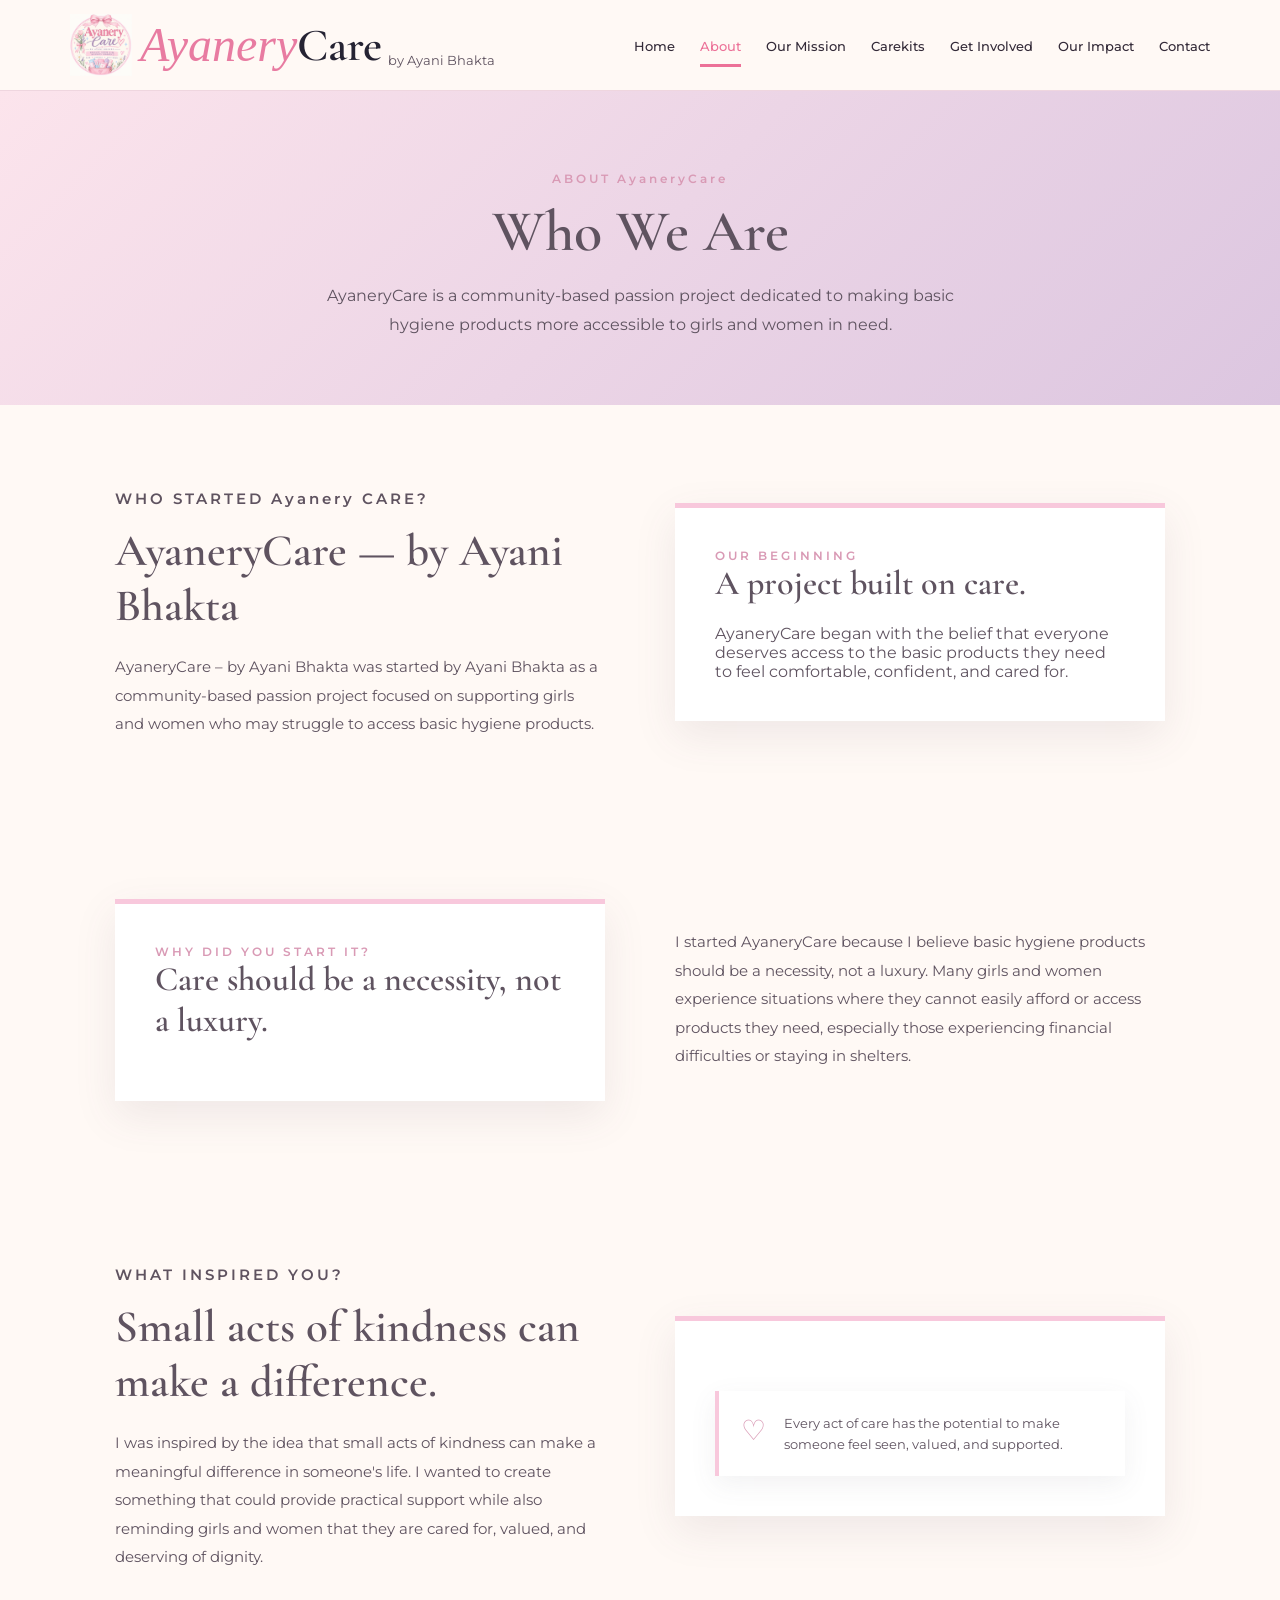
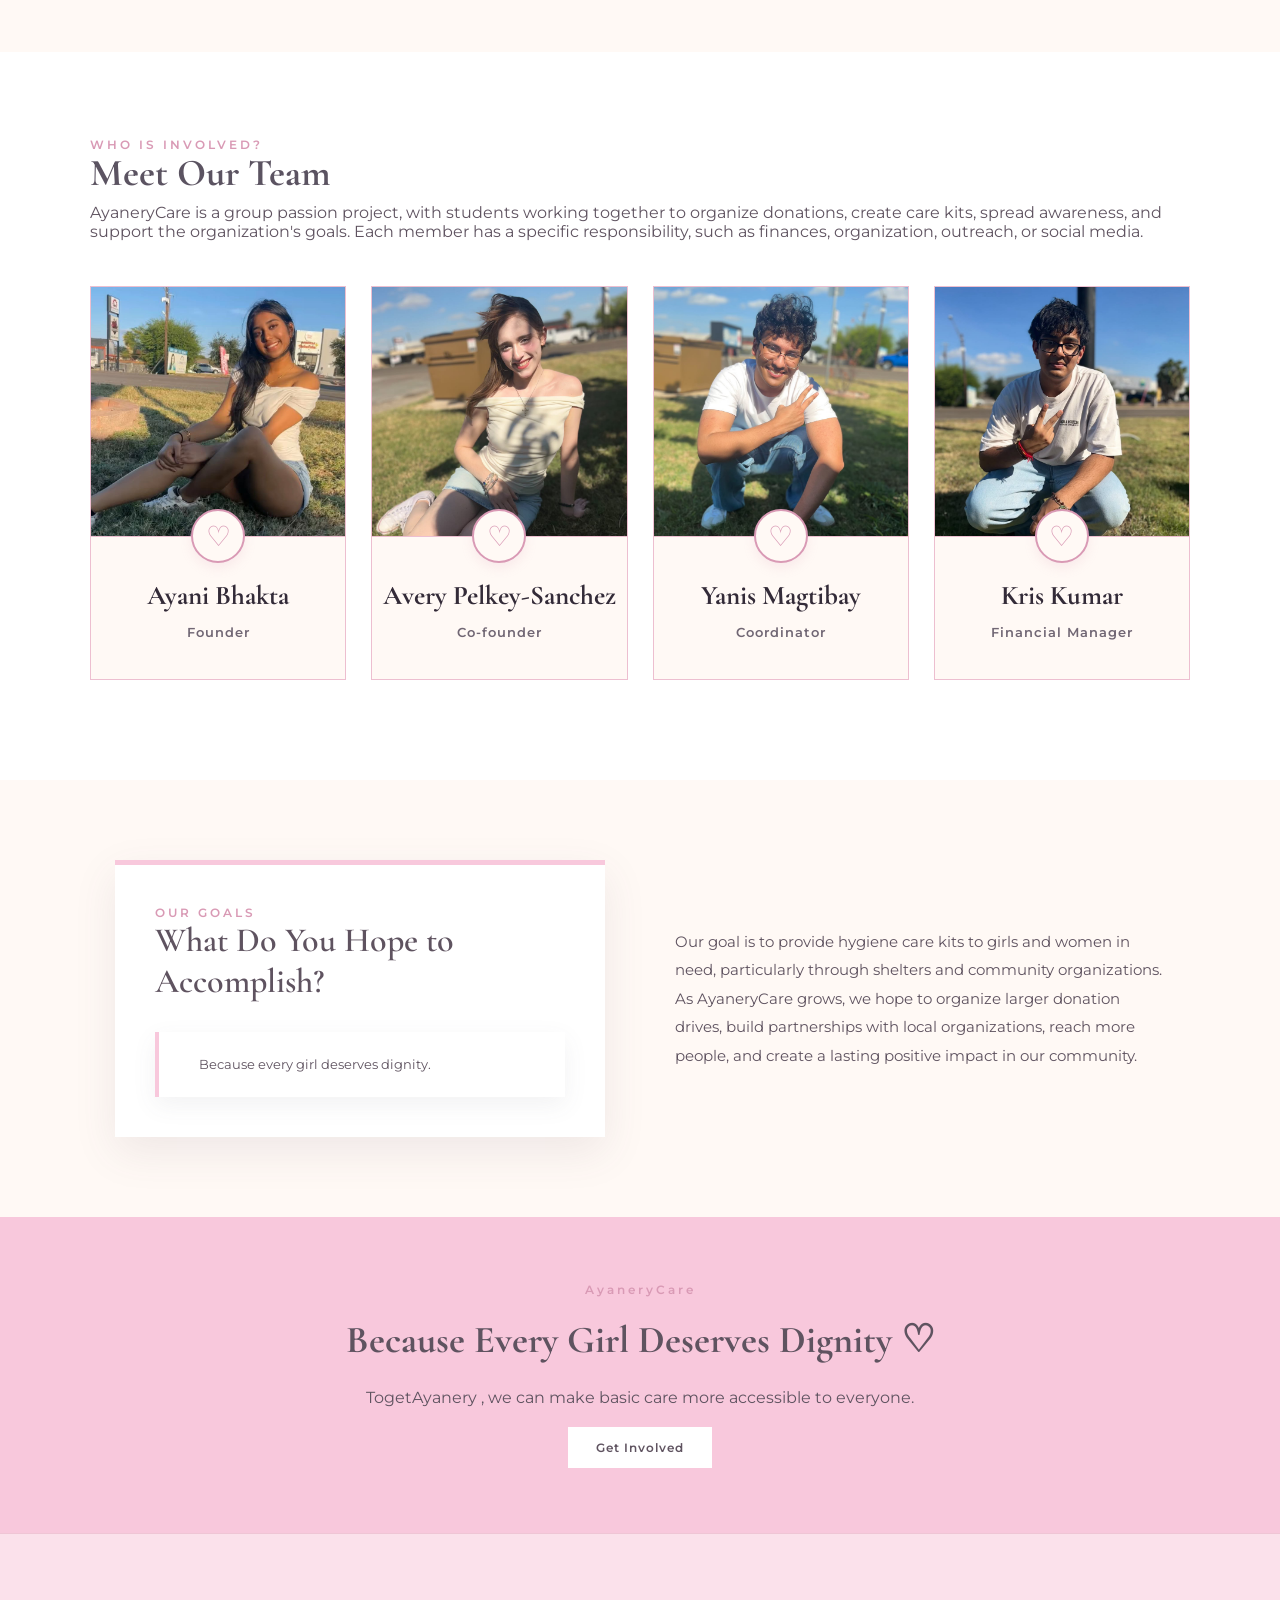
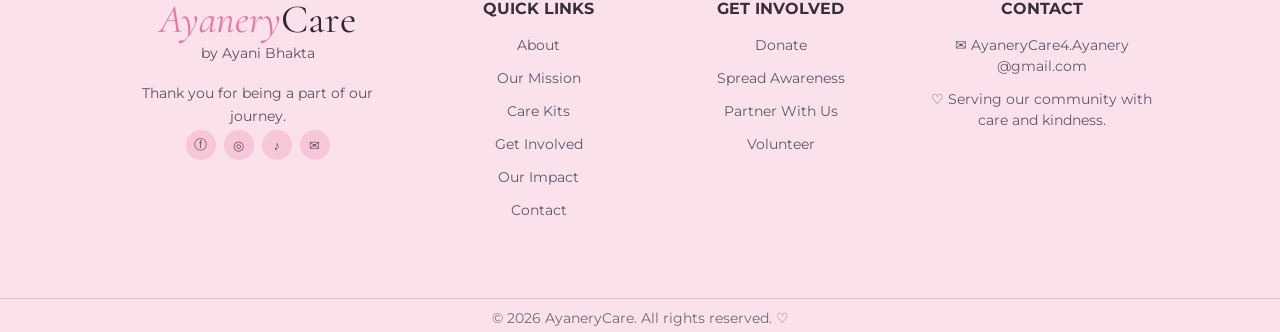
==== commit 3a3c2e80: "Update about.html" ====
--- a/about.html
+++ b/about.html
@@ -445,7 +445,7 @@
         <div class="footer-brand">
 
             <div class="footer-logo">
-                <span>Ayanery </span>Care
+                <span>Ayanery</span>Care
             </div>
 
             <div class="footer-by">
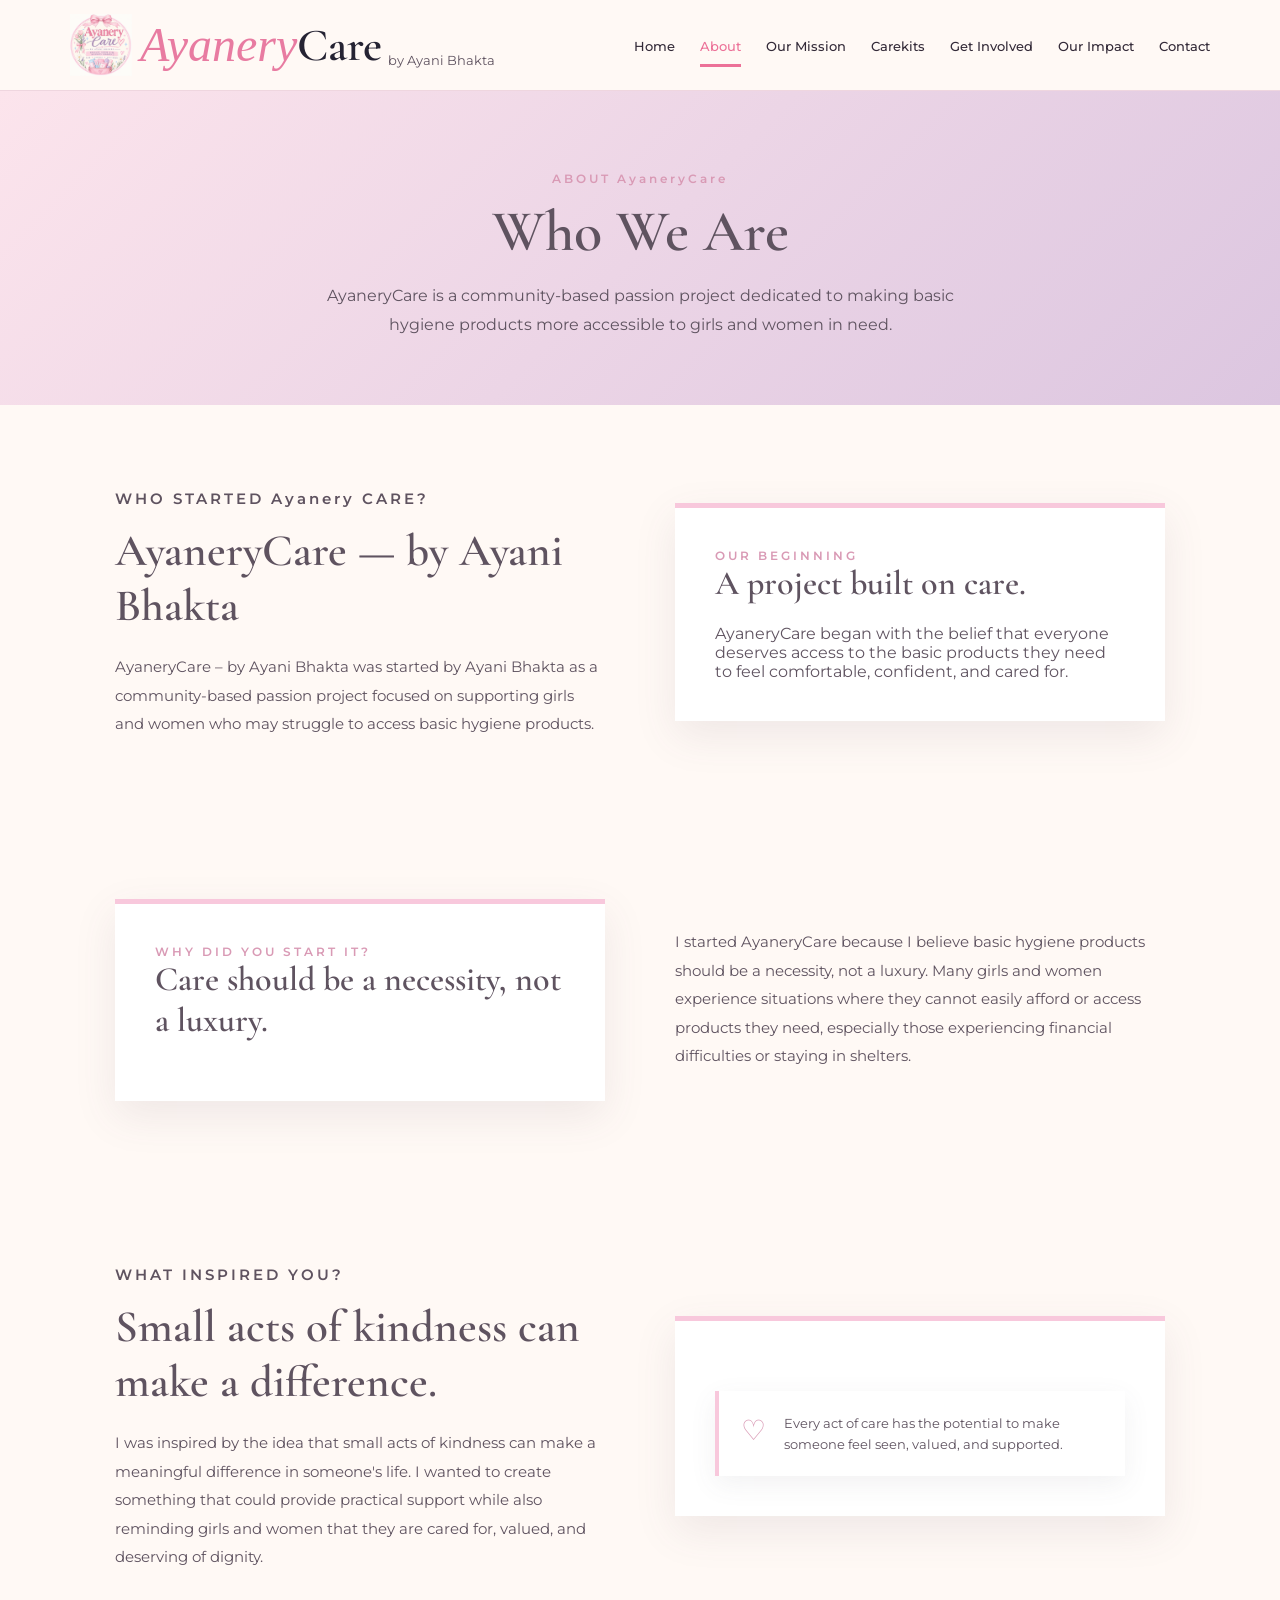
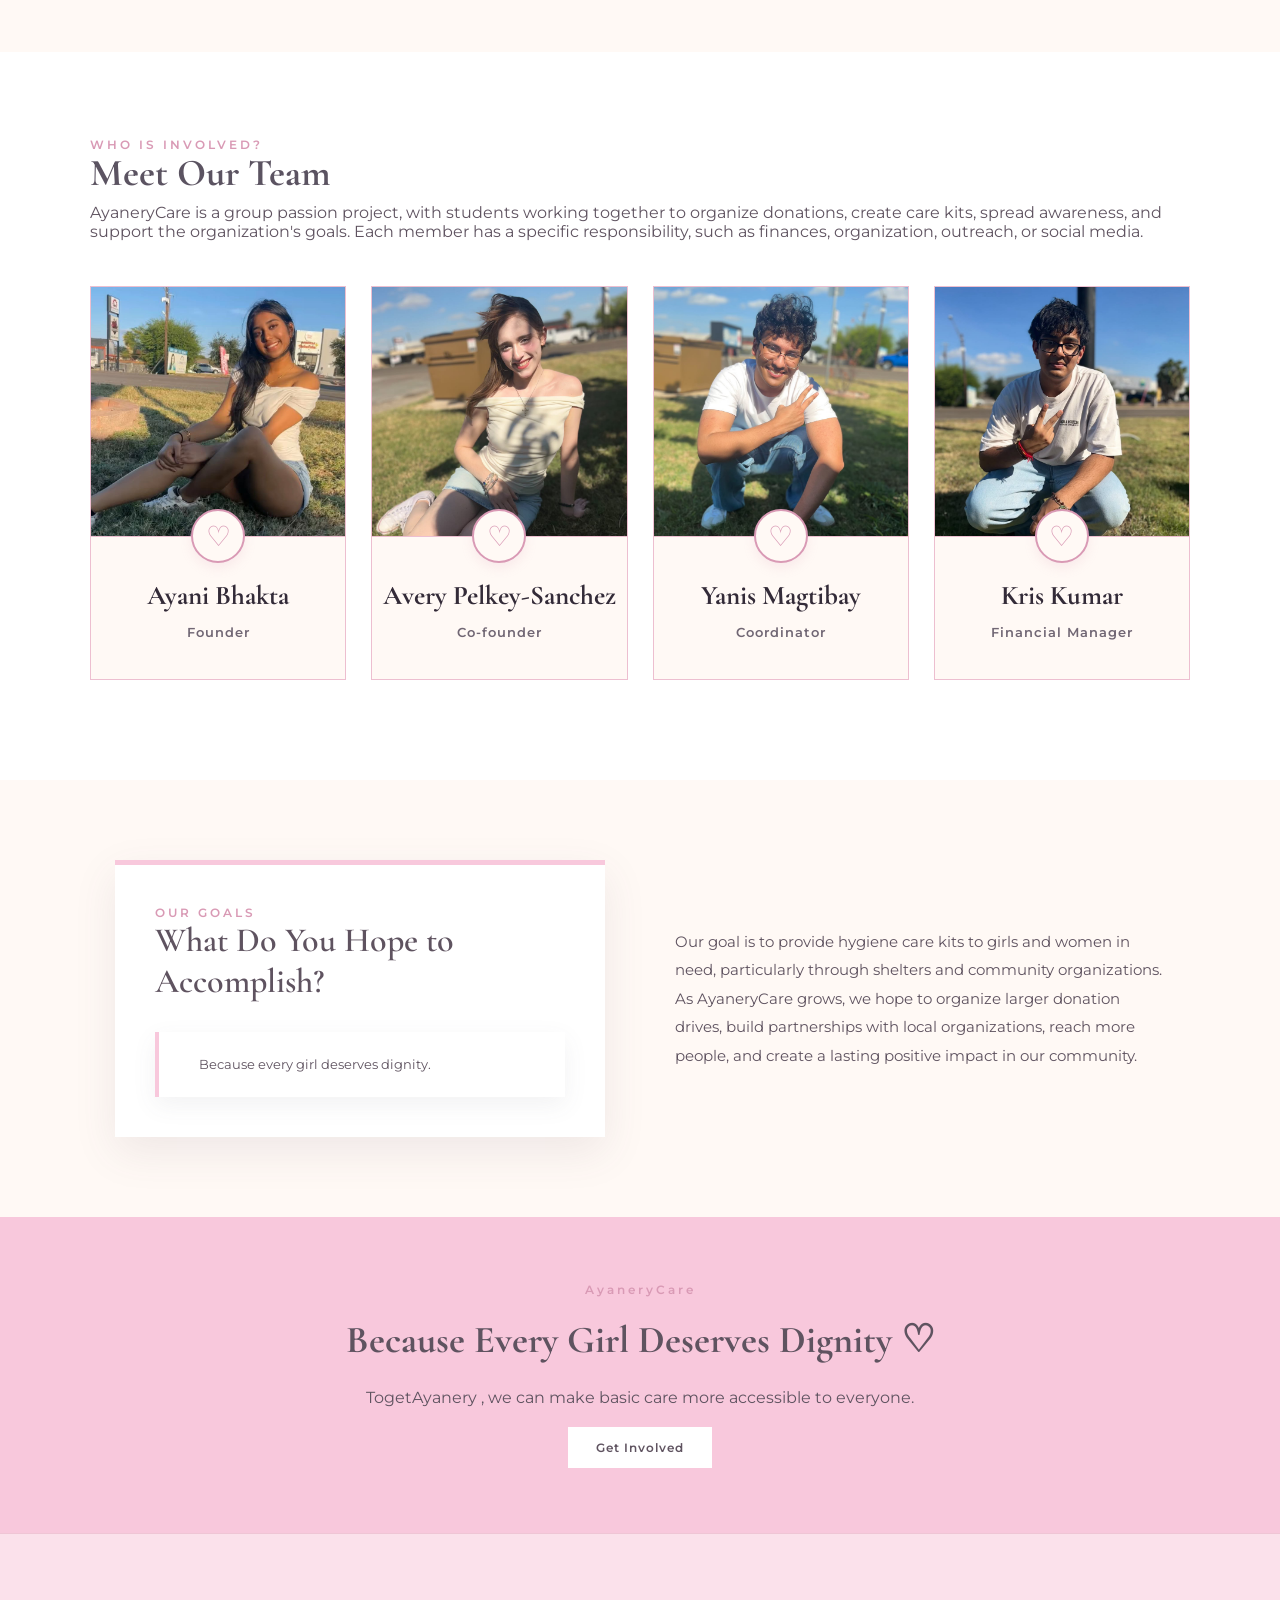
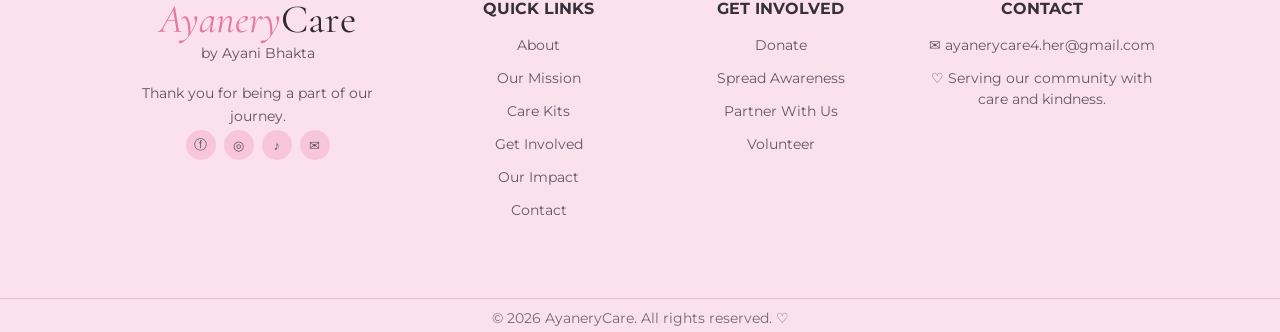
==== commit c152ffd9: "Update about.html" ====
--- a/about.html
+++ b/about.html
@@ -521,7 +521,7 @@
 
             <h4>CONTACT</h4>
 
-            <p>✉ AyaneryCare4.Ayanery @gmail.com</p>
+            <p>✉ ayanerycare4.her@gmail.com</p>
 
             <p>
                 ♡ Serving our community with care and kindness.
